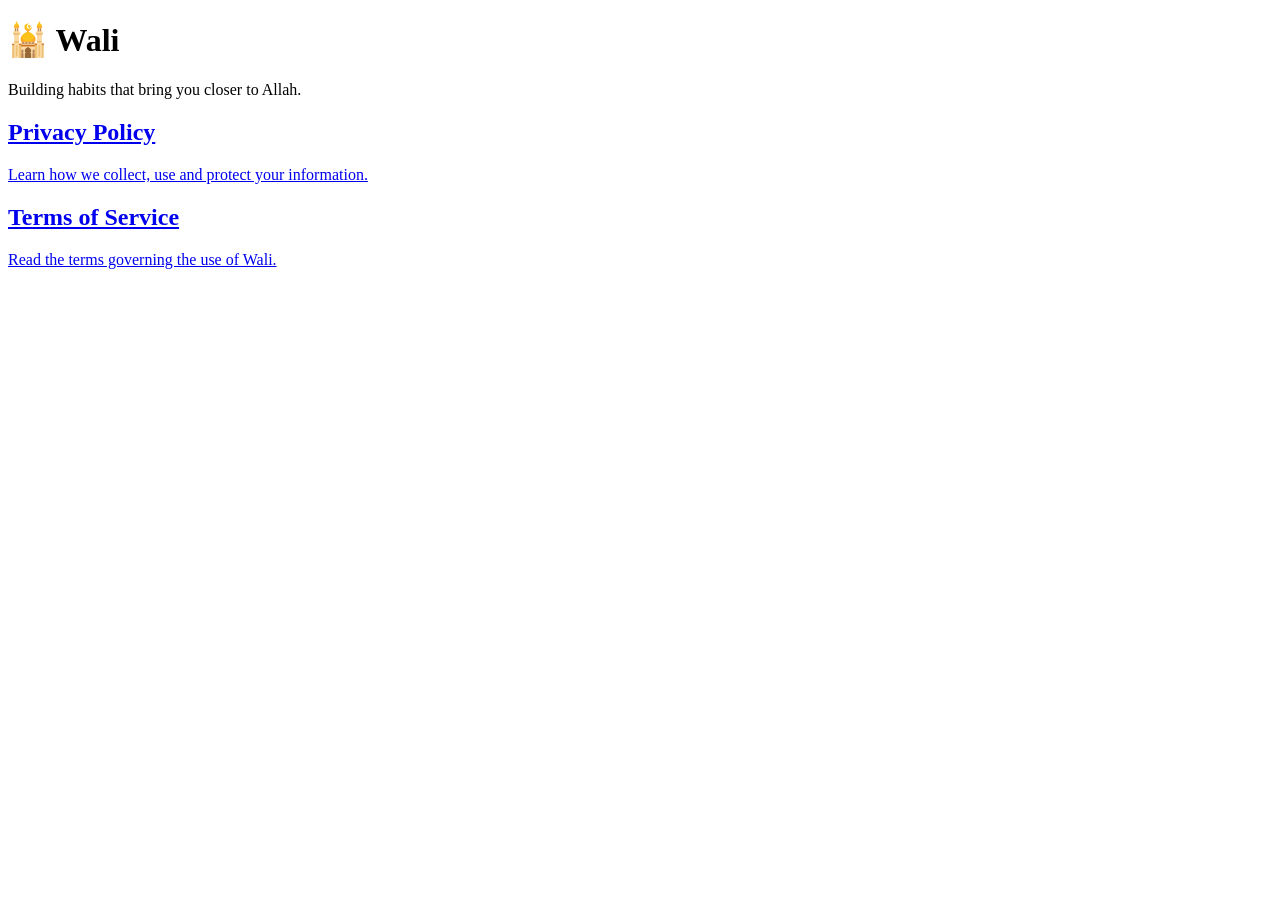
==== index.html @ a3c29387 "Create index.html" ====
<!DOCTYPE html>
<html lang="en">
<head>
<meta charset="UTF-8">
<meta name="viewport" content="width=device-width, initial-scale=1.0">
<title>Wali Legal</title>
<link rel="stylesheet" href="styles.css">
</head>

<body>

<div class="container">

<h1>🕌 Wali</h1>

<p class="subtitle">
Building habits that bring you closer to Allah.
</p>

<div class="cards">

<a href="privacy.html" class="card">
<h2>Privacy Policy</h2>
<p>Learn how we collect, use and protect your information.</p>
</a>

<a href="terms.html" class="card">
<h2>Terms of Service</h2>
<p>Read the terms governing the use of Wali.</p>
</a>

</div>

</div>

</body>
</html>
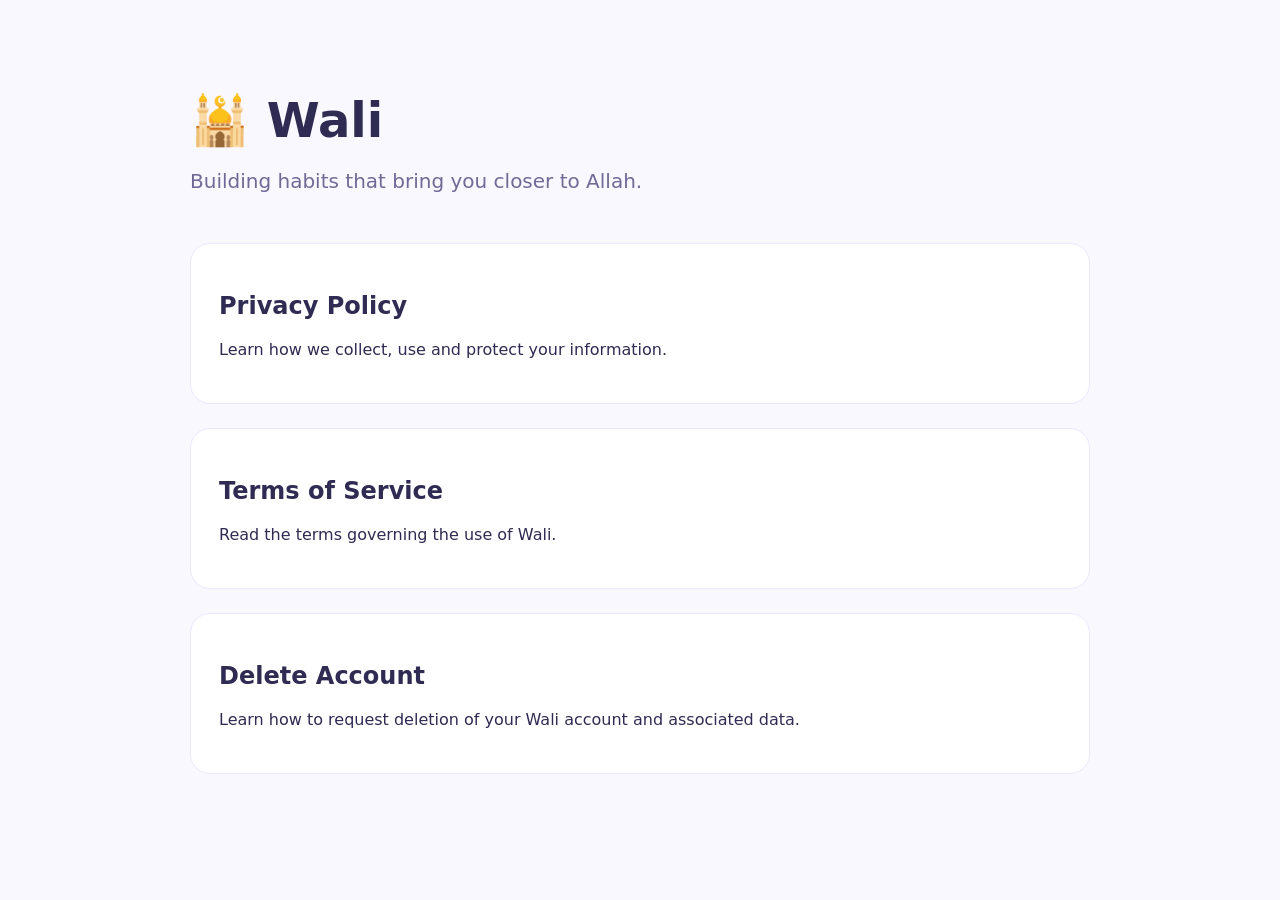
==== commit 81218f11: "Update index.html" ====
--- a/index.html
+++ b/index.html
@@ -29,6 +29,11 @@
 <p>Read the terms governing the use of Wali.</p>
 </a>
 
+<a href="delete-account.html" class="card">
+<h2>Delete Account</h2>
+<p>Learn how to request deletion of your Wali account and associated data.</p>
+</a>
+
 </div>
 
 </div>
--- a/styles.css
+++ b/styles.css
@@ -0,0 +1,67 @@
+body{
+    margin:0;
+    font-family:Inter,system-ui,sans-serif;
+    background:#FAF8FF;
+    color:#2F2B52;
+}
+
+.container{
+    max-width:900px;
+    margin:auto;
+    padding:60px 24px;
+}
+
+h1{
+    font-size:48px;
+    margin-bottom:10px;
+}
+
+.subtitle{
+    color:#706A96;
+    font-size:20px;
+    margin-bottom:50px;
+}
+
+.cards{
+    display:grid;
+    gap:24px;
+}
+
+.card{
+    background:white;
+    border-radius:20px;
+    padding:28px;
+    text-decoration:none;
+    color:inherit;
+    border:1px solid #ECE7FF;
+    transition:.2s;
+}
+
+.card:hover{
+    transform:translateY(-4px);
+    box-shadow:0 10px 30px rgba(0,0,0,.08);
+}
+
+.content{
+    max-width:850px;
+    margin:auto;
+    padding:60px 24px;
+    line-height:1.8;
+}
+
+.content h1{
+    margin-bottom:8px;
+}
+
+.content h2{
+    margin-top:40px;
+}
+
+.content a{
+    color:#8B7CF6;
+}
+
+.back{
+    display:inline-block;
+    margin-bottom:30px;
+}
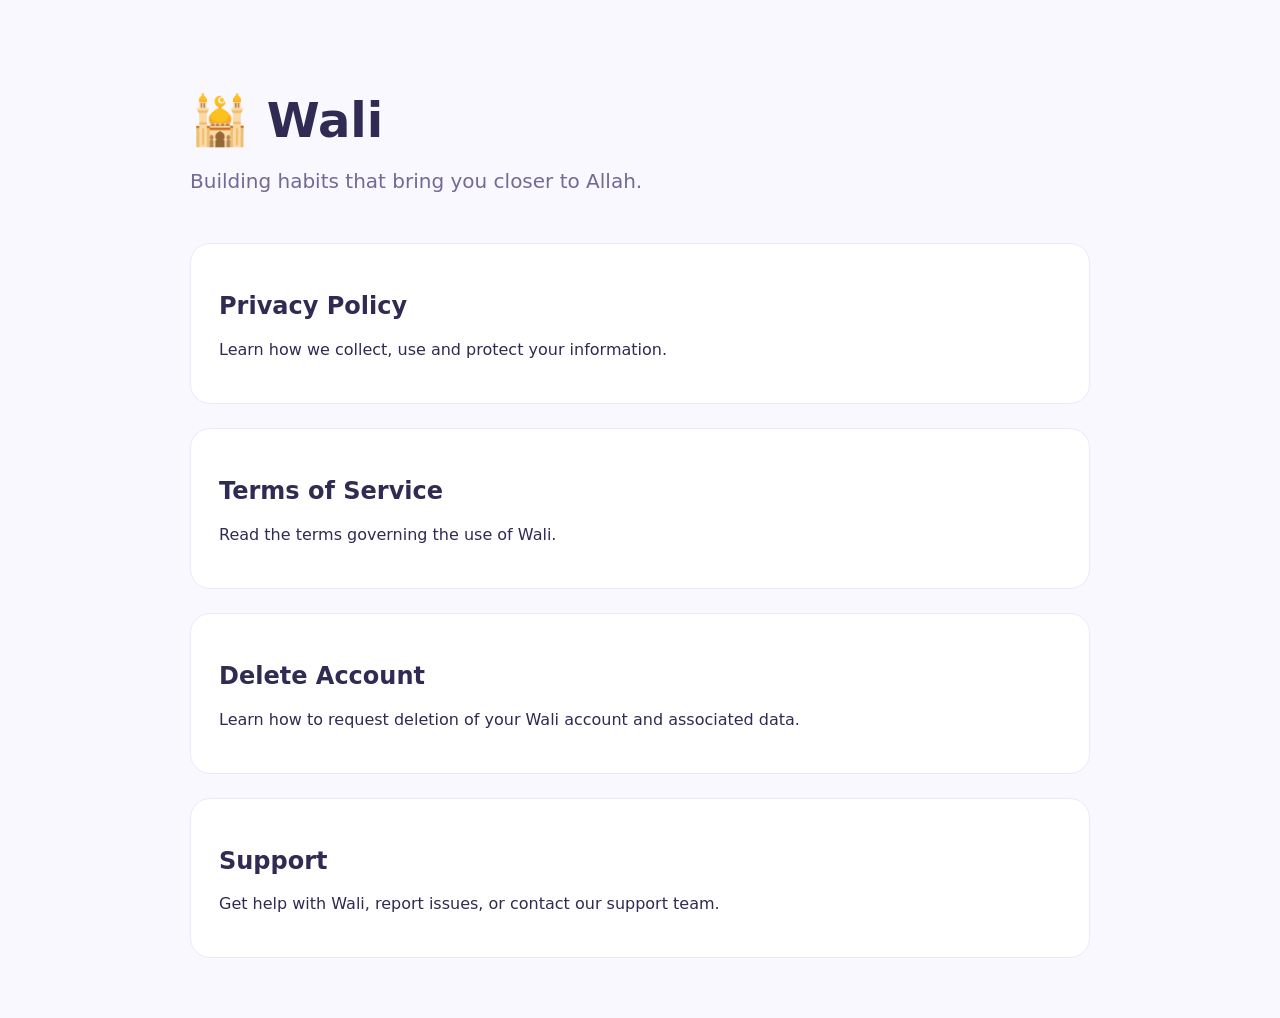
==== commit d5231d9d: "Update index.html" ====
--- a/index.html
+++ b/index.html
@@ -34,6 +34,11 @@
 <p>Learn how to request deletion of your Wali account and associated data.</p>
 </a>
 
+<a href="support.html" class="card">
+<h2>Support</h2>
+<p>Get help with Wali, report issues, or contact our support team.</p>
+</a>
+
 </div>
 
 </div>
